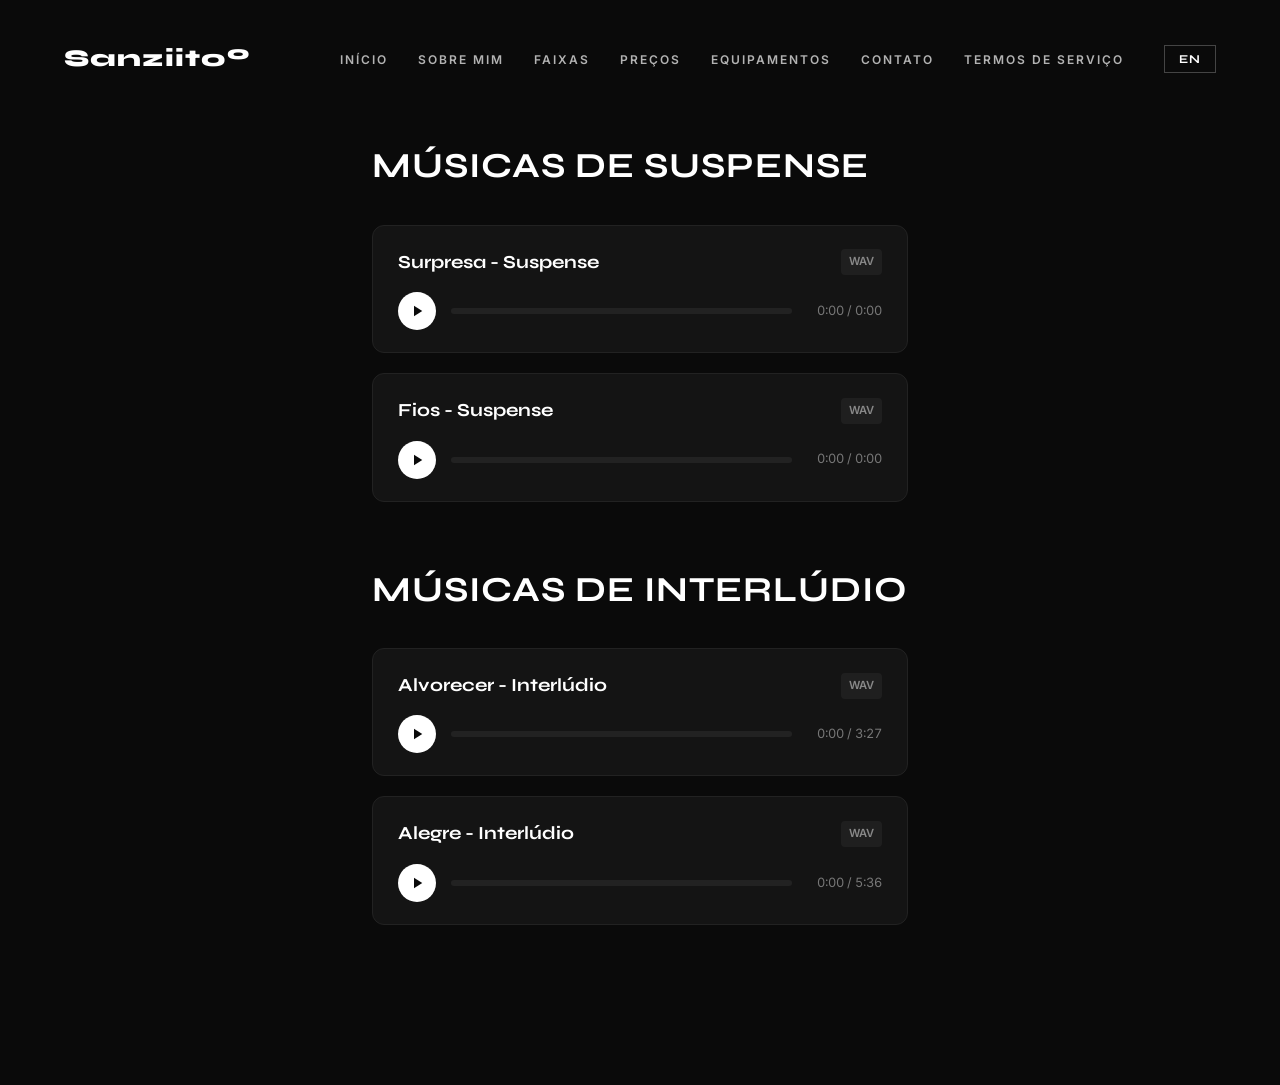
==== interludiosuspense.html @ 867aa884 "Portfolio Sanziito" ====
<!DOCTYPE html>
<html lang="pt-BR">
<head>
    <meta charset="UTF-8">
    <meta name="viewport" content="width=device-width, initial-scale=1.0">
    <title>Sanziito | Interlúdio e Suspense</title>
    <link rel="preconnect" href="https://fonts.googleapis.com">
    <link rel="preconnect" href="https://fonts.gstatic.com" crossorigin>
    <link href="https://fonts.googleapis.com/css2?family=Inter:wght@400;500;600&family=Syne:wght@700;800&display=swap" rel="stylesheet">
    <link rel="stylesheet" href="css/style.css">
    <style>
        .custom-player {
            background: #141414;
            border: 1px solid #222;
            padding: 22px 25px;
            border-radius: 12px;
            display: flex;
            flex-direction: column;
            gap: 15px;
            color: #fff;
            margin-bottom: 20px;
            width: 100%; /* Garante que ocupa toda a largura disponível */
        }
        .player-top { display: flex; justify-content: space-between; align-items: center; }
        .player-top h3 { font-family: 'Syne', sans-serif; font-size: 1.15rem; margin: 0; color: #fff; }
        .format-badge { font-size: 0.7rem; color: #888; background: #1f1f1f; padding: 4px 8px; border-radius: 4px; font-weight: 600; }
        .player-controls-area { display: flex; align-items: center; gap: 15px; }
        .play-trigger {
            background: #fff; border: none; width: 38px; height: 38px; border-radius: 50%;
            cursor: pointer; display: flex; align-items: center; justify-content: center; color: #0a0a0a; flex-shrink: 0;
            transition: transform 0.2s, background 0.2s;
        }
        .play-trigger:hover { transform: scale(1.06); background: #e0e0e0; }
        .play-trigger svg { width: 18px; height: 18px; fill: currentColor; }
        .timeline { flex: 1; height: 6px; background: #222; border-radius: 3px; cursor: pointer; position: relative; overflow: hidden; }
        .timeline-progress { width: 0%; height: 100%; background: #fff; border-radius: 3px; transition: width 0.05s linear; }
        .time-display { font-size: 0.8rem; color: #777; min-width: 75px; text-align: right; font-variant-numeric: tabular-nums; }
    </style>
</head>
<body style="background: #0a0a0a; color: #fff; font-family: 'Inter', sans-serif;">

    <header class="hero-section" style="height: auto; min-height: 100vh;">
        <nav class="navbar">
            <a href="index.html" class="logo" style="text-decoration: none;">Sanziitoº</a>
            <div class="nav-right">
                <ul class="nav-links">
                    <li><a href="index.html">INÍCIO</a></li>
                    <li><a href="sobremim.html" data-pt="SOBRE MIM" data-en="ABOUT ME">SOBRE MIM</a></li>
                    <li><a href="faixas.html">FAIXAS</a></li>
                    <li><a href="preços.html" data-i18n="nav-prices">PREÇOS</a></li>
                    <li><a href="equipamento.html">EQUIPAMENTOS</a></li>
                    <li><a href="contato.html">CONTATO</a></li>
                    <li><a href="termos.html">TERMOS DE SERVIÇO</a></li>
                </ul>
                <button id="lang-toggle" class="lang-btn">EN</button>
            </div>
        </nav>

        <!-- Aumentado o max-width para 1100px para deixar os blocos mais largos -->
        <section style="padding: 60px 20px 100px 20px; max-width: 1100px; margin: 0 auto; text-align: left;">
            
            <!-- SEÇÃO: SUSPENSE -->
            <div style="margin-bottom: 60px;">
                <h2 style="font-family: 'Syne', sans-serif; font-size: 2.2rem; margin-bottom: 30px; letter-spacing: 1px;">MÚSICAS DE SUSPENSE</h2>
                <div id="suspense-container"></div>
            </div>

            <!-- SEÇÃO: INTERLÚDIO -->
            <div>
                <h2 style="font-family: 'Syne', sans-serif; font-size: 2.2rem; margin-bottom: 30px; letter-spacing: 1px;">MÚSICAS DE INTERLÚDIO</h2>
                <div id="interlude-container"></div>
            </div>

        </section>
    </header>

    <script>
        // 🎵 Lista de Músicas de Suspense
        const suspenseTracks = [
            {
                title: "Surpresa - Suspense",
                file: "audios/surpresa-suspense.wav",
                format: "WAV"
            },
            {
                title: "Fios - Suspense",
                file: "audios/fios-suspense.wav",
                format: "WAV"
            }
        ];

        // 🎵 Lista de Músicas de Interlúdio
        const interludeTracks = [
            {
                title: "Alvorecer - Interlúdio",
                file: "audios/alvorecer-interludio.mp3",
                format: "WAV"
            },
            {
                title: "Alegre - Interlúdio",
                file: "audios/alegre-interludio.mp3",
                format: "WAV"
            }
        ];

        // Função para renderizar os players dinamicamente
        function renderPlaylist(tracks, containerId) {
            const container = document.getElementById(containerId);
            
            if (tracks.length === 0) return;

            tracks.forEach((track) => {
                const playerHTML = `
                    <div class="custom-player">
                        <div class="player-top">
                            <h3>${track.title}</h3>
                            <span class="format-badge">${track.format}</span>
                        </div>
                        <div class="player-controls-area">
                            <button class="play-trigger" title="Play/Pause">
                                <svg class="icon-play" viewBox="0 0 24 24"><path d="M8 5v14l11-7z"/></svg>
                                <svg class="icon-pause" style="display:none;" viewBox="0 0 24 24"><path d="M6 19h4V5H6v14zm8-14v14h4V5h-4z"/></svg>
                            </button>
                            <div class="timeline">
                                <div class="timeline-progress"></div>
                            </div>
                            <span class="time-display">0:00 / 0:00</span>
                        </div>
                        <audio class="audio-element" preload="metadata">
                            <source src="${track.file}" type="audio/wav">
                            Seu navegador não suporta áudio.
                        </audio>
                    </div>
                `;
                container.innerHTML += playerHTML;
            });
        }

        // Renderiza as seções
        renderPlaylist(suspenseTracks, 'suspense-container');
        renderPlaylist(interludeTracks, 'interlude-container');

        // Mecânica de controle de áudio (Play/Pause, Progresso e Interatividade)
        document.querySelectorAll('.custom-player').forEach(player => {
            const audio = player.querySelector('.audio-element');
            const playBtn = player.querySelector('.play-trigger');
            const iconPlay = player.querySelector('.icon-play');
            const iconPause = player.querySelector('.icon-pause');
            const timeline = player.querySelector('.timeline');
            const progress = player.querySelector('.timeline-progress');
            const timeDisplay = player.querySelector('.time-display');

            function formatTime(seconds) {
                const minutes = Math.floor(seconds / 60);
                const remainingSeconds = Math.floor(seconds % 60);
                return `${minutes}:${remainingSeconds < 10 ? '0' : ''}${remainingSeconds}`;
            }

            audio.addEventListener('loadedmetadata', () => {
                timeDisplay.textContent = `0:00 / ${formatTime(audio.duration)}`;
            });

            playBtn.addEventListener('click', () => {
                document.querySelectorAll('.audio-element').forEach(otherAudio => {
                    if (otherAudio !== audio && !otherAudio.paused) {
                        otherAudio.pause();
                        const otherPlayer = otherAudio.closest('.custom-player');
                        otherPlayer.querySelector('.icon-play').style.display = 'block';
                        otherPlayer.querySelector('.icon-pause').style.display = 'none';
                    }
                });

                if (audio.paused) {
                    audio.play();
                    iconPlay.style.display = 'none';
                    iconPause.style.display = 'block';
                } else {
                    audio.pause();
                    iconPlay.style.display = 'block';
                    iconPause.style.display = 'none';
                }
            });

            audio.addEventListener('timeupdate', () => {
                if (audio.duration) {
                    const percentage = (audio.currentTime / audio.duration) * 100;
                    progress.style.width = `${percentage}%`;
                    timeDisplay.textContent = `${formatTime(audio.currentTime)} / ${formatTime(audio.duration)}`;
                }
            });

            timeline.addEventListener('click', (e) => {
                if (audio.duration) {
                    const rect = timeline.getBoundingClientRect();
                    const clickPosition = (e.clientX - rect.left) / timeline.offsetWidth;
                    audio.currentTime = clickPosition * audio.duration;
                }
            });

            audio.addEventListener('ended', () => {
                iconPlay.style.display = 'block';
                iconPause.style.display = 'none';
                progress.style.width = '0%';
            });
        });
    </script>
</body>
</html>
---- css/style.css ----
/* --- RESET BÁSICO --- */
* {
    margin: 0;
    padding: 0;
    box-sizing: border-box;
    font-family: 'Inter', sans-serif; 
}

html {
    scroll-behavior: smooth;
}

body {
    background-color: #0d0d0f;
    color: #e0e0e0;
    line-height: 1.6;
    overflow-x: hidden;
}

/* --- HERO SECTION --- */
.hero-section {
    height: 100vh;
    display: flex;
    flex-direction: column;
    padding: 40px 5%;
    position: relative;
}

/* Navegação Superior */
.navbar {
    display: flex;
    justify-content: space-between;
    align-items: center;
    width: 100%;
    z-index: 10;
}

.logo {
    font-family: 'Syne', sans-serif;
    font-size: 1.5rem;
    font-weight: 800;
    color: #fff;
    letter-spacing: 1px;
}

.nav-right {
    display: flex;
    align-items: center;
    gap: 40px;
}

.nav-links {
    list-style: none;
    display: flex;
    gap: 30px;
}

.nav-links a {
    color: #b3b3b3;
    text-decoration: none;
    font-size: 0.75rem;
    font-weight: 600;
    letter-spacing: 2px;
    text-transform: uppercase;
    transition: color 0.3s ease;
}

.nav-links a:hover {
    color: #ffffff;
}

/* Botão de Idioma */
.lang-btn {
    background: transparent;
    border: 1px solid #444;
    color: #fff;
    padding: 6px 14px;
    font-size: 0.75rem;
    font-weight: 700;
    letter-spacing: 1px;
    cursor: pointer;
    transition: all 0.3s ease;
    font-family: 'Syne', sans-serif;
}

.lang-btn:hover {
    border-color: #fff;
    background-color: #fff;
    color: #000;
}

/* Conteúdo Central */
.hero-content {
    flex-grow: 1;
    display: flex;
    align-items: center;
    justify-content: center;
    gap: 30px;
}

.main-title {
    font-family: 'Syne', sans-serif;
    font-size: 8rem;
    font-weight: 800;
    color: #ffffff;
    line-height: 1;
    letter-spacing: -2px;
    text-shadow: 0 0 25px rgba(255, 255, 255, 0.12);
}

/* Efeito de afastar as letras e intensificar o brilho ao passar o mouse */
.hover-spacing {
    transition: letter-spacing 0.4s ease, text-shadow 0.4s ease;
    cursor: default;
}

.hover-spacing:hover {
    letter-spacing: 15px;
    text-shadow: 0 0 35px rgba(255, 255, 255, 0.35), 0 0 60px rgba(255, 255, 255, 0.15);
}

.subtext-wrapper {
    display: flex;
    align-items: center;
    gap: 20px;
    margin-top: 20px;
}

.horizontal-line {
    width: 60px;
    height: 1px;
    background-color: #666;
}

.sub-title {
    font-size: 1.1rem;
    color: #a0a0a0;
    font-weight: 400;
    line-height: 1.4;
    text-align: left;
}

/* Identificador de Comissões Abertas no Canto Inferior Esquerdo */
.status-badge {
    position: absolute;
    bottom: 40px;
    left: 5%;
    display: inline-flex;
    align-items: center;
    gap: 10px;
    background-color: rgba(255, 255, 255, 0.03);
    border: 1px solid rgba(255, 255, 255, 0.08);
    padding: 8px 16px;
    border-radius: 4px;
    font-size: 0.75rem;
    font-weight: 600;
    letter-spacing: 1.5px;
    color: #b3b3b3;
    z-index: 10;
}

.status-dot {
    width: 6px;
    height: 6px;
    background-color: #22c55e;
    border-radius: 50%;
    box-shadow: 0 0 8px #22c55e, 0 0 12px rgba(34, 197, 94, 0.6);
}

/* Indicador Scroll Down */
.scroll-indicator {
    position: absolute;
    bottom: 40px;
    right: 5%;
    display: flex;
    align-items: center;
    gap: 15px;
    transform: rotate(90deg);
    transform-origin: right bottom;
}

.scroll-indicator p {
    font-size: 0.7rem;
    color: #888;
    letter-spacing: 2px;
    text-transform: lowercase;
}

.scroll-indicator .vertical-line {
    width: 40px;
    height: 1px;
    background-color: #888;
}

/* --- SEÇÃO DE CARDS DE NAVEGAÇÃO --- */
.nav-cards-section {
    padding: 100px 5%;
    background-color: #09090b;
    border-top: 1px solid rgba(255, 255, 255, 0.05);
}

.section-header {
    margin-bottom: 50px;
}

.section-tag {
    font-size: 0.75rem;
    font-weight: 600;
    letter-spacing: 3px;
    color: #888;
    text-transform: uppercase;
    display: block;
    margin-bottom: 10px;
}

.section-title {
    font-family: 'Syne', sans-serif;
    font-size: 2.5rem;
    font-weight: 800;
    color: #fff;
    letter-spacing: -1px;
}

.cards-grid {
    display: grid;
    grid-template-columns: repeat(3, 1fr);
    gap: 30px;
}

.nav-card {
    background: rgba(255, 255, 255, 0.02);
    border: 1px solid rgba(255, 255, 255, 0.07);
    border-radius: 8px;
    padding: 40px;
    text-decoration: none;
    display: flex;
    flex-direction: column;
    justify-content: space-between;
    min-height: 280px;
    transition: all 0.4s cubic-bezier(0.16, 1, 0.3, 1);
    position: relative;
    overflow: hidden;
}

.nav-card::before {
    content: '';
    position: absolute;
    top: 0;
    left: 0;
    width: 100%;
    height: 2px;
    background: linear-gradient(90deg, transparent, rgba(255, 255, 255, 0.3), transparent);
    opacity: 0;
    transition: opacity 0.4s ease;
}

.nav-card:hover {
    transform: translateY(-8px);
    background: rgba(255, 255, 255, 0.04);
    border-color: rgba(255, 255, 255, 0.2);
    box-shadow: 0 20px 40px rgba(0, 0, 0, 0.4);
}

.nav-card:hover::before {
    opacity: 1;
}

.card-top {
    display: flex;
    justify-content: space-between;
    align-items: center;
    margin-bottom: 30px;
}

.card-num {
    font-family: 'Syne', sans-serif;
    font-size: 0.85rem;
    font-weight: 700;
    color: #666;
    letter-spacing: 1px;
}

.card-indicator {
    width: 6px;
    height: 6px;
    background-color: #555;
    border-radius: 50%;
    transition: background-color 0.3s ease, box-shadow 0.3s ease;
}

.active-dot {
    background-color: #22c55e;
    box-shadow: 0 0 8px #22c55e;
}

.nav-card:hover .card-indicator:not(.active-dot) {
    background-color: #fff;
    box-shadow: 0 0 8px #fff;
}

.card-content h3 {
    font-family: 'Syne', sans-serif;
    font-size: 1.5rem;
    font-weight: 700;
    color: #fff;
    margin-bottom: 12px;
    letter-spacing: 0.5px;
}

.card-content p {
    font-size: 0.95rem;
    color: #999;
    line-height: 1.5;
}

.card-action {
    margin-top: 30px;
    font-size: 0.85rem;
    font-weight: 600;
    letter-spacing: 1px;
    color: #bbb;
    transition: color 0.3s ease, transform 0.3s ease;
}

.nav-card:hover .card-action {
    color: #fff;
    transform: translateX(5px);
}

/* Responsivo para telas menores */
@media (max-width: 968px) {
    .cards-grid {
        grid-template-columns: 1fr;
    }
    .main-title {
        font-size: 5rem;
    }
}

/* --- REDES SOCIAIS ABAIXO DOS CARDS --- */
.social-links-container {
    display: flex;
    justify-content: center;
    align-items: center;
    gap: 50px;
    margin-top: 60px;
    padding-top: 40px;
    border-top: 1px solid rgba(255, 255, 255, 0.05);
}

.social-link {
    display: flex;
    align-items: center;
    gap: 12px;
    color: #b3b3b3;
    text-decoration: none;
    font-size: 0.95rem; /* Aumentado */
    font-weight: 600;
    letter-spacing: 2px;
    text-transform: uppercase;
    transition: color 0.3s ease, transform 0.3s ease;
}

.social-link svg {
    stroke: #b3b3b3;
    transition: stroke 0.3s ease;
}

.social-link:hover {
    color: #fff;
    transform: translateY(-2px);
}

.social-link:hover svg {
    stroke: #fff;
}

@media (max-width: 768px) {
    .social-links-container {
        flex-direction: column;
        gap: 25px;
    }
}

/* ==========================================
   BARRA DE ROLAGEM PERSONALIZADA (GLOBAL)
   ========================================== */

/* Para navegadores Chrome, Edge, Safari e Opera (WebKit) */
::-webkit-scrollbar {
    width: 9px;
}

::-webkit-scrollbar-track {
    background: #0a0a0a; /* Fundo escuro combinando com o site */
}

::-webkit-scrollbar-thumb {
    background: #262626; /* Cor da barrinha (puxador) */
    border-radius: 6px;  /* Bordas arredondadas */
    border: 2px solid #0a0a0a; /* Cria um efeito moderno flutuante */
    transition: background 0.3s ease;
}

::-webkit-scrollbar-thumb:hover {
    background: #404040; /* Cor da barrinha ao passar o mouse */
}

/* Para o navegador Firefox */
* {
    scrollbar-width: thin;
    scrollbar-color: #262626 #0a0a0a;
}
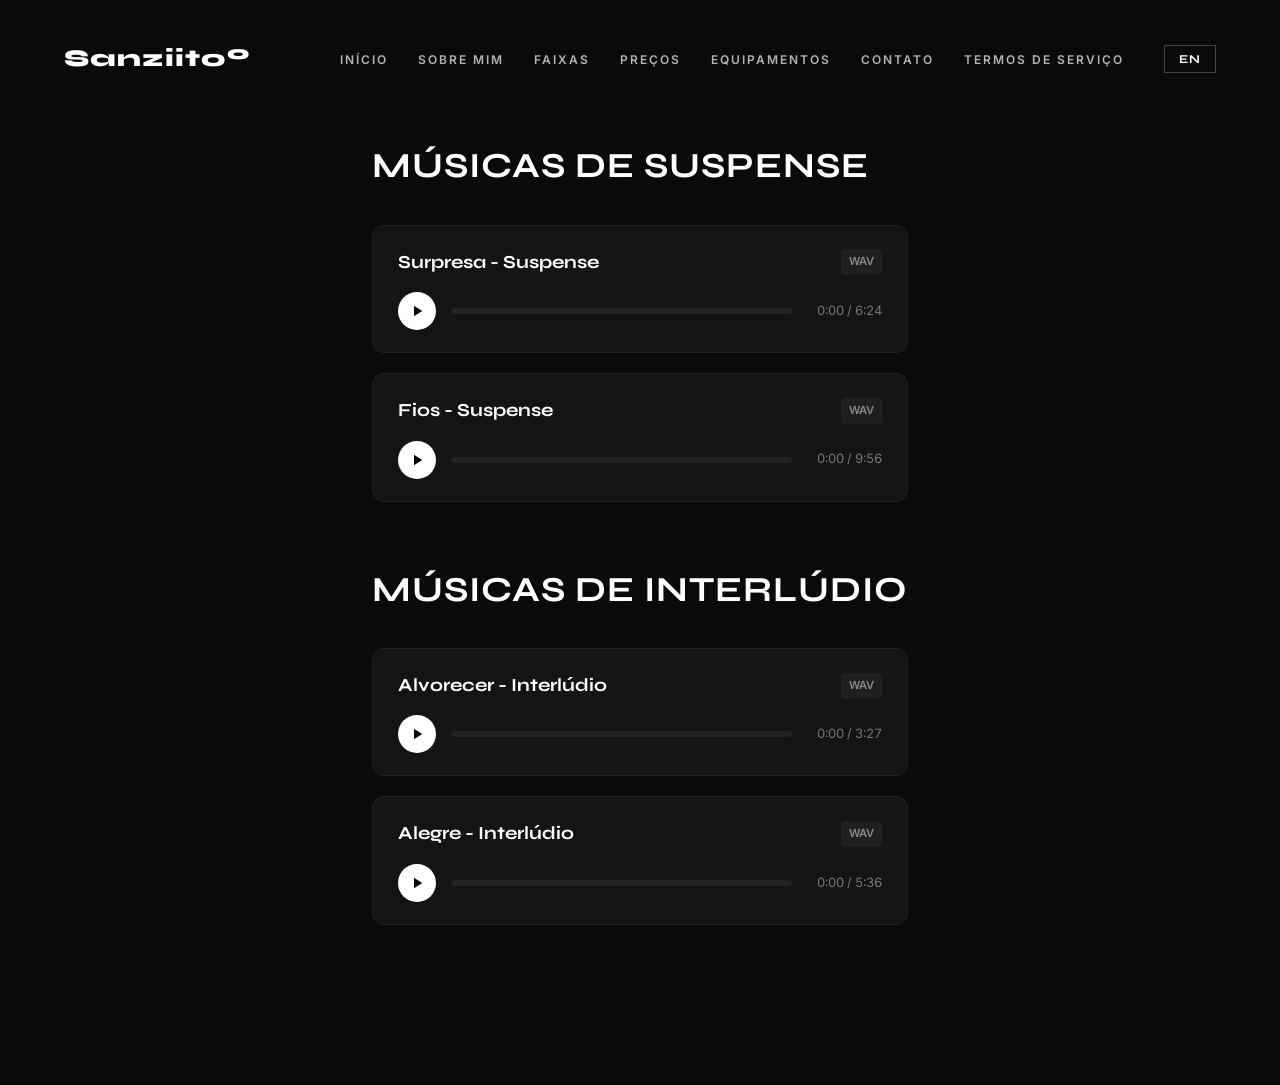
==== commit 0b2c45c7: "Change audio file format from WAV to MP3" ====
--- a/interludiosuspense.html
+++ b/interludiosuspense.html
@@ -79,12 +79,12 @@
         const suspenseTracks = [
             {
                 title: "Surpresa - Suspense",
-                file: "audios/surpresa-suspense.wav",
+                file: "audios/surpresa-suspense.mp3",
                 format: "WAV"
             },
             {
                 title: "Fios - Suspense",
-                file: "audios/fios-suspense.wav",
+                file: "audios/fios-suspense.mp3",
                 format: "WAV"
             }
         ];
@@ -205,4 +205,4 @@
         });
     </script>
 </body>
-</html>+</html>
